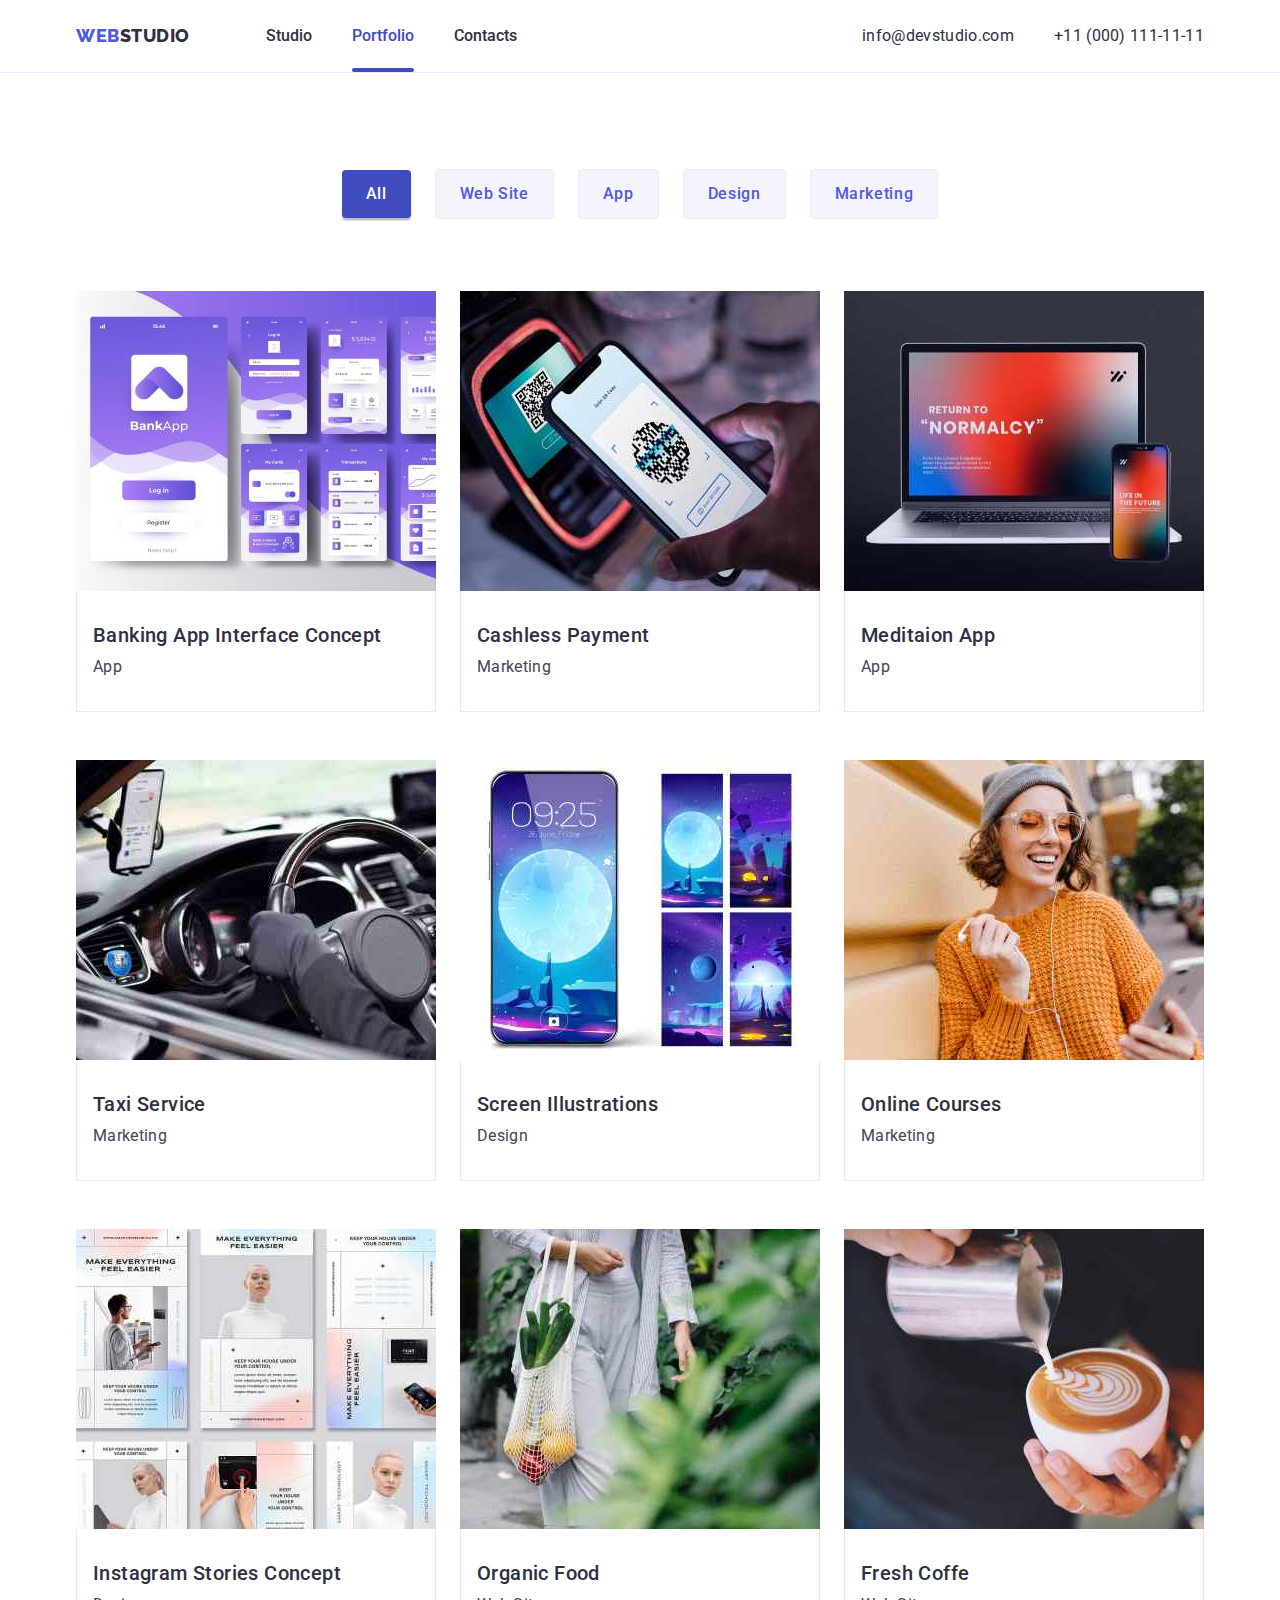
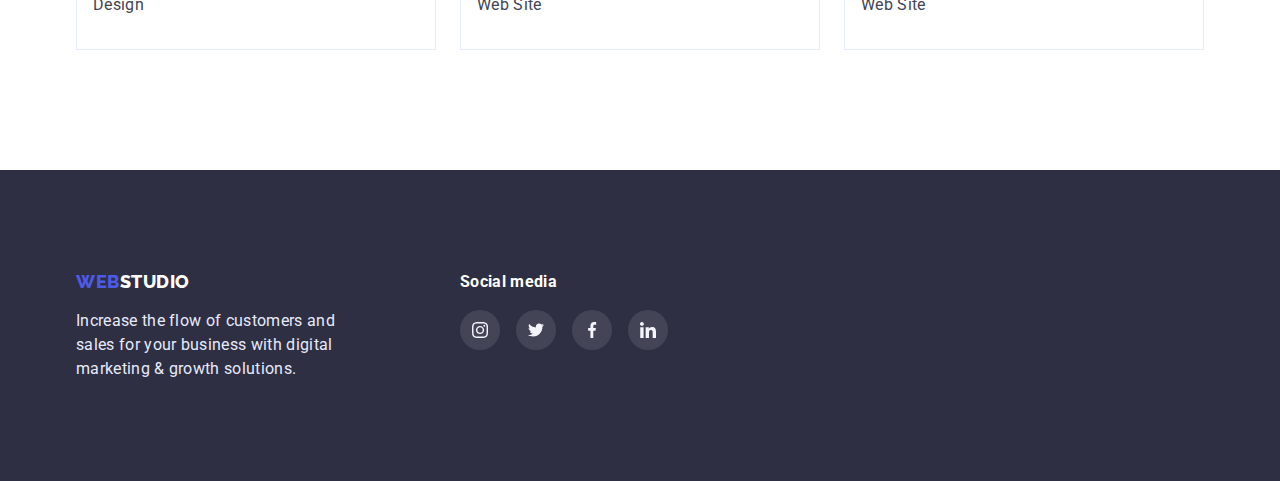
==== portfolio.html @ 7c40a2e7 "." ====
<!DOCTYPE html>
<html lang="en">
  <head>
    <meta charset="UTF-8" />
    <meta http-equiv="X-UA-Compatible" content="IE=edge" />
    <meta name="viewport" content="width=device-width, initial-scale=1.0" />
    <title>Portfolio</title>
    <link
      rel="stylesheet"
      href="https://cdnjs.cloudflare.com/ajax/libs/modern-normalize/1.0.0/modern-normalize.min.css"
    />
    <link rel="stylesheet" href="./css/styles.css" />
    <link rel="preconnect" href="https://fonts.googleapis.com" />
    <link rel="preconnect" href="https://fonts.gstatic.com" crossorigin />
    <link
      href="https://fonts.googleapis.com/css2?family=Raleway:wght@800&family=Roboto:wght@400;500;700;900&display=swap"
      rel="stylesheet"
    />
    <link rel="preconnect" href="https://fonts.gstatic.com>" />
  </head>
  <body>
    <header>
      <div class="container header-container">
        <nav class="header-nav">
          <a href="./index.html" class="logo-first"
            >web<span class="logo-second">studio</span></a
          >

          <ul class="site-nav">
            <li><a href="./index.html" class="link">Studio</a></li>
            <li><a href="" class="link current">Portfolio</a></li>
            <li><a href="" class="link">Contacts</a></li>
          </ul>
        </nav>
        <address>
          <ul class="adress-link">
            <li>
              <a href="mailto:info@devstudio.com" class="adress-contact"
                >info@devstudio.com</a
              >
            </li>
            <li>
              <a href="tel:+110001111111" class="adress-contact"
                >+11 (000) 111-11-11</a
              >
            </li>
          </ul>
        </address>
      </div>
    </header>
    <main>
      <section class="portfolio">
        <div class="container">
          <h1 class="section-title" hidden>Figures</h1>

          <ul class="button">
            <li><button type="button" class="button-primary">All</button></li>
            <li>
              <button type="button" class="button-secondary">Web Site</button>
            </li>
            <li>
              <button type="button" class="button-secondary">App</button>
            </li>
            <li>
              <button type="button" class="button-secondary">Design</button>
            </li>
            <li>
              <button type="button" class="button-secondary">Marketing</button>
            </li>
          </ul>

          <ul class="pictures-list">
            <li class="pictures-card">
              <a class="pictures" href="#">
                <div class="pictures-image">  
                <img
                  src="./images/imgportfolio1.jpg"
                  alt="news"
                  width="360"
                  height="300" />
                  <div class="pictures-description">
                  <p class="pictures-description-text">
                    14 Stylish and User-Friendly App Design Concepts · Task Manager App · Calorie Tracker App · Exotic Fruit Ecommerce App · Cloud Storage App
                  </p>
                </div>
                </div>
                <div class="picture">
                  <h2 class="title-secondary">Banking App Interface Concept</h2>
                  <p class="section-text">App</p>
                </div>
              </a>
            </li>
               
                 
                
            <li class="pictures-card">
              <a class="pictures" href="#">
                <div class="pictures-image">    
                <img
                  src="./images/imgportfolio2.jpg"
                  alt="qr code"
                  width="360"
                  height="300"
                />
                <div class="pictures-description">
                  <p class="pictures-description-text">
                    14 Stylish and User-Friendly App Design Concepts · Task Manager App · Calorie Tracker App · Exotic Fruit Ecommerce App · Cloud Storage App
                  </p>
                </div>
                </div>
                <div class="picture">
                  <h2 class="title-secondary">Cashless Payment</h2>
                  <p class="section-text">Marketing</p>
                </div>
              </a>
            </li>
            <li class="pictures-card">
              <a class="pictures" href="#">
                <div class="pictures-image">  
                <img
                  src="./images/imgportfolio3.jpg"
                  alt="leptop"
                  width="360"
                  height="300"
                />
                <div class="pictures-description">
                  <p class="pictures-description-text">
                    14 Stylish and User-Friendly App Design Concepts · Task Manager App · Calorie Tracker App · Exotic Fruit Ecommerce App · Cloud Storage App
                  </p>
                </div>
                </div>
                <div class="picture">
                  <h2 class="title-secondary">Meditaion App</h2>
                  <p class="section-text">App</p>
                </div>
              </a>
            </li>
            <li class="pictures-card">
              <a class="pictures" href="#">
                <div class="pictures-image">  
                <img
                  src="./images/imgportfolio4.jpg"
                  alt="car"
                  width="360"
                  height="300"
                />
                <div class="pictures-description">
                  <p class="pictures-description-text">
                    14 Stylish and User-Friendly App Design Concepts · Task Manager App · Calorie Tracker App · Exotic Fruit Ecommerce App · Cloud Storage App
                  </p>
                </div>
                </div>
                <div class="picture">
                  <h2 class="title-secondary">Taxi Service</h2>
                  <p class="section-text">Marketing</p>
                </div>
              </a>
            </li>
            <li class="pictures-card">
              <a class="pictures" href="#">
                <div class="pictures-image">  
                <img
                  src="./images/imgportfolia5.jpg"
                  alt="screen"
                  width="360"
                  height="300"
                />
                <div class="pictures-description">
                  <p class="pictures-description-text">
                    14 Stylish and User-Friendly App Design Concepts · Task Manager App · Calorie Tracker App · Exotic Fruit Ecommerce App · Cloud Storage App
                  </p>
                </div>
                </div>
                <div class="picture">
                  <h2 class="title-secondary">Screen Illustrations</h2>
                  <p class="section-text">Design</p>
                </div>
              </a>
            </li>
            <li class="pictures-card">
              <a class="pictures" href="#">
                <div class="pictures-image">  
                <img
                  src="./images/imgportfolio6.jpg"
                  alt="foto"
                  width="360"
                  height="300"
                />
                <div class="pictures-description">
                  <p class="pictures-description-text">
                    14 Stylish and User-Friendly App Design Concepts · Task Manager App · Calorie Tracker App · Exotic Fruit Ecommerce App · Cloud Storage App
                  </p>
                </div>
                </div>
                <div class="picture">
                  <h2 class="title-secondary">Online Courses</h2>
                  <p class="section-text">Marketing</p>
                </div>
              </a>
            </li>
            <li class="pictures-card">
              <a class="pictures" href="#">
                <div class="pictures-image">  
                <img
                  src="./images/imgportfolio7.jpg"
                  alt="instagram"
                  width="360"
                  height="300"
                />
                <div class="pictures-description">
                  <p class="pictures-description-text">
                    14 Stylish and User-Friendly App Design Concepts · Task Manager App · Calorie Tracker App · Exotic Fruit Ecommerce App · Cloud Storage App
                  </p>
                </div>
                </div>
                <div class="picture">
                  <h2 class="title-secondary">Instagram Stories Concept</h2>
                  <p class="section-text">Design</p>
                </div>
              </a>
            </li>
            <li class="pictures-card">
              <a class="pictures" href="#">
                <div class="pictures-image">  
                <img
                  src="./images/imgportfolio8.jpg"
                  alt="food"
                  width="360"
                  height="300"
                />
                <div class="pictures-description">
                  <p class="pictures-description-text">
                    14 Stylish and User-Friendly App Design Concepts · Task Manager App · Calorie Tracker App · Exotic Fruit Ecommerce App · Cloud Storage App
                  </p>
                </div>
                </div>
                <div class="picture">
                  <h2 class="title-secondary">Organic Food</h2>
                  <p class="section-text">Web Site</p>
                </div>
              </a>
            </li>
            <li class="pictures-card">
              <a class="pictures" href="#">
                <div class="pictures-image">  
                <img
                  src="./images/imgportfolio9.jpg"
                  alt="coffe"
                  width="360"
                  height="300"
                />
                <div class="pictures-description">
                  <p class="pictures-description-text">
                    14 Stylish and User-Friendly App Design Concepts · Task Manager App · Calorie Tracker App · Exotic Fruit Ecommerce App · Cloud Storage App
                  </p>
                </div>
                </div>
                <div class="picture">
                  <h2 class="title-secondary">Fresh Coffe</h2>
                  <p class="section-text">Web Site</p>
                </div>
              </a>
            </li>
          </ul>
        </div>
      </section>
    </main>
    <footer class="footer">
      <div class="footer-container container">
        <div> 
        <a href="./index.html" class="logo-first"
          >web<span class="logo-second-footer">studio</span></a
        >
        <p class="footer-text">
          Increase the flow of customers and sales for your business with
          digital marketing & growth solutions.
        </p>
      </div>
        <div >   
          <h3 class="name-media">Social media</h3>
     <ul class="social-media">
         
          <li class="socials-item" > 
            <a class="footer-link" href="#">
           <svg class="footer-icon">
             <use href='./images/icons.svg#icon-instagram' > </use>
           
          </a> 
         </li> 
         <li class="socials-item" > 
          <a class="footer-link" href="#">
         <svg class="footer-icon">
           <use href='./images/icons.svg#icon-twitter'  > </use>
         
        </a> 
       </li> 
       <li class="socials-item" > 
        <a class="footer-link" href="#">
       <svg class="footer-icon">
         <use href='./images/icons.svg#icon-facebook'  > </use>
       
      </a> 
     </li> 
     <li class="socials-item" > 
      <a class="footer-link" href="#">
     <svg class="footer-icon">
       <use href='./images/icons.svg#icon-linkedin' > </use>
     
    </a> 
   </li> 
         </ul>
        
        </div>
      </div>
    </footer>
    
  </body>
</html>
---- css/styles.css ----
:root {
  --primary-text-color: #2e2f42;
  --accent-color: #434455;
  --footer-text-color: #e7e9fc;
  --ligo-color: #4d5ae5;
  --button-color: #404bbf;
  --color-background: #ffffff;
  --color-background-button: #f4f4fd;
  --color-footer-link: rgba(255 255 255 0.1);
  --color-footer-icon: #31d0aa;
  --color-customer: #8e8f99;
  --color-background-modal: #FCFCFC ;
}
body {
  font-family: "Roboto", sans-serif;
  background-color: var(--color-background);
  color: var(--primary-text-color);
  margin: 0;
}
.container {
  max-width: 1158px;
  padding: 0 15px;
  margin: 0 auto;
}
.section {
  padding-top: 120px;
  padding-bottom: 120px;
}
.container.header-container {
  display: flex;
  align-items: center;
  gap: 24px;
}
header {
  border-bottom: 1px solid var(--footer-text-color);
 
}
.header-nav {
  display: flex;
  align-items: center;
  flex-grow: 1;
}

ul {
  list-style: none;
  margin: 0;
  padding: 0;
  list-style-type: none;
}
h1,
h2,
h3,
ul,
p {
  margin-top: 0;
  margin-bottom: 0;
}
img {
  display: block;
  max-width: 100%;
  height: auto;
}
.site-nav {
  font-weight: 500;
  font-size: 16px;
  line-height: 1.5;
  text-decoration: none;
  display: flex;
  gap: 40px;
}

.logo-first {
  font-family: "Raleway";
  font-weight: 800;
  font-size: 18px;
  letter-spacing: 0.03em;
  line-height: 1.3;
  color: var(--ligo-color);
  text-decoration: none;
  text-transform: uppercase;
  margin-right: 76px;
}
.logo-second {
  color: var(--primary-text-color);
}
.logo-second-footer {
  align-items: center;
  font-family: "Raleway";
  font-style: normal;
  font-weight: 800;
  font-size: 18px;
  line-height: 1.3;
  letter-spacing: 0.03em;
  color: var(--color-background);
  text-transform: uppercase;
}
.adress-link {
  font-weight: 400;
  font-size: 16px;
  line-height: 1.5;
  color: var(--accent-color);
  text-decoration: none;
  letter-spacing: 0.02em;
  display: flex;
  gap: 40px;
  transition: color 250ms cubic-bezier(0.4, 0, 0.2, 1);
}
.adress-contact:hover,
.adress-contact:focus {
  color: var(--button-color);
}
/*hero section*/

.hero {
  background-color: var(--primary-text-color);
  text-align: center;
  padding-top: 188px;
  padding-bottom: 188px;
  max-width: 1440px;
  background-image: linear-gradient(
      rgba(46, 47, 66, 0.7),
      rgba(46, 47, 66, 0.7)
    ),
    url("../images/hero.jpg");
  background-repeat: no-repeat;
  background-position: center;
  background-size: cover;
 margin: 0 auto;
}

.hero-title {
  font-size: 56px;
  line-height: 1.07;
  letter-spacing: 0.02em;
  color: var(--color-background);
  text-align: center;
  max-width: 496px;
  margin: 0 auto 48px;
}
.hero-button {
  font-weight: 500;
  font-size: 16px;
  line-height: 1.5;
  background-color: var(--ligo-color);
  color: var(--color-background);
  letter-spacing: 0.04em;
  font-family: "Roboto";
  cursor: pointer;
  border-radius: 4px;
  padding: 16px 32px;
  border: 0;
  transition: background-color 250ms cubic-bezier(0.4, 0, 0.2, 1);
}
.hero-button:hover,
.hero-button:focus{
  background-color: var(--button-color);
}

.site-nav .link.current {
  color: var(--button-color);
  text-decoration: none;
  font-family: inherit;
}
.link {
  position: relative;
  text-decoration: none;
  color: var(--primary-text-color);
  padding: 24px 0;
  display: block;
  transition: color 250ms cubic-bezier(0.4, 0, 0.2, 1);
}
.link:hover,
.link:focus{
  color: var(--button-color);
}

.link.current::after{
  position: absolute;
  bottom: 0;
  background-color: var(--button-color);
  border-radius: 2px;
  display: block;
  width: 100%;
  height: 4px;
  content: "";
}
.adress-contact {
  text-decoration: none;
  color: var(--primary-text-color);
  padding: 24px 0;
  font-style: normal;
  transition: color 250ms cubic-bezier(0.4, 0, 0.2, 1);
}

/* feature section*/
.waw {
  display: flex;
  flex-wrap: wrap;
  gap: 24px;
}
.list-features {
  flex-basis: calc((100% - 72px) / 4);
}
.list-features::before {
  display: block;
  content: "";
  height: 112px;
  background-repeat: no-repeat;
  background-position: center;
  background-color: var(--color-background-button);
}
.list-features:nth-child(1)::before {
  background-image: url(../images/antenna.svg);
}
.list-features:nth-child(2)::before {
  background-image: url(../images/clock.svg);
}
.list-features:nth-child(3)::before {
  background-image: url(../images/diagram.svg);
}
.list-features:nth-child(4)::before {
  background-image: url(../images/astronaut.svg);
}
.section-text {
  color: var(--accent-color);
  font-size: 16px;
  line-height: 1.5;
  letter-spacing: 0.02em;
}
.title-secondary {
  color: var(--primary-text-color);
  font-weight: 500;
  font-size: 20px;
  line-height: 1.2;
  letter-spacing: 0.02em;
}

/* what are we doing section*/
.section.section-doing {
  padding-top: 0;
}
.about-list {
  flex-wrap: wrap;
  display: flex;
  gap: 24px;
}
.about-images {
  flex-basis: calc((100% - 48px) / 3);
}
.section-title {
  font-size: 36px;
  line-height: 1.1;
  letter-spacing: 0.02em;
  text-align: center;
  margin-bottom: 72px;
}

/*our team section*/
.section.container-team {
  background-color: var(--color-background-button);
}
.team-card.team {
  text-align: center;
  background-color: var(--color-background);
  box-shadow: 0px 1px 6px rgba(46, 47, 66, 0.08),
    0px 1px 1px rgba(46, 47, 66, 0.16), 0px 2px 1px rgba(46, 47, 66, 0.08);
  border-radius: 0px 0px 4px 4px;
}
.team-list {
  display: flex;
  flex-wrap: wrap;
  gap: 24px;
}
.team-card {
  background: var(--color-background);
  flex-basis: calc((100% - 72px) / 4);
}
.team-name {
  color: var(--primary-text-color);
  font-weight: 500;
  font-size: 20px;
  line-height: 1.2;
  letter-spacing: 0.02em;
  text-align: center;

  margin-bottom: 8px;
}
.job {
  color: var(--accent-color);
  
  font-size: 16px;
  line-height: 1.5;
  letter-spacing: 0.02em;
}
.team-info {
  padding: 32px 16px ;
}
/* Social */
.socials-list {
  display: flex;
  justify-content: center;
  gap: 24px;
  margin-top: 8px;
}
.socials-item {
  width: 40px;
  height: 40px;
  background-color: rgba(255 255 255 0.1);
}
.socials-link {
  display: flex;
  align-items: center;
  justify-content: center;
  width: 100%;
  height: 100%;
  background-color: var(--ligo-color);
  border-radius: 50%;
  transition: background-color 250ms cubic-bezier(0.4, 0, 0.2, 1);
}

.socials-link:hover,.socials-link:focus{
 background-color: var(--button-color);
 border-radius: 50%;
 cursor: pointer;
    }
.socials-icon {
  width: 16px;
  height: 16px;
  fill: currentColor;
  fill: var(--color-background-button);
}
/*customers*/
.customers {
  padding-top: 102px;
  padding-bottom: 120px;
}
.customers-item {
  width: 168px;
  height: 88px;
}
.customers-link {
  width: 100%;
  height: 100%;
  border: 1px solid #8e8f99;
  border-radius: 4px;
  display: flex;
  align-items: center;
  justify-content: center;
  fill: var(--color-customer);
  transition: fill 250ms cubic-bezier(0.4, 0, 0.2, 1), border 250ms cubic-bezier(0.4, 0, 0.2, 1);
}
.customers-title {
  font-size: 36px;
  line-height: 1.1;
  letter-spacing: 0.02em;
  margin-bottom: 72px;
  text-align: center;
  color: var(--primary-text-color);
}
.customers-list {
  display: flex;
  gap: 24px;
  margin: 0;
  padding: 0;
  transition: fill 250ms cubic-bezier(0.4, 0, 0.2, 1);
}
.customers-link:hover,.customers-link:focus {
  fill: var(--button-color);
  border: 1px solid var(--button-color);
}

/* footer */
.footer {
  padding-top: 100px;
  padding-bottom: 100px;
  background-color: var(--primary-text-color);
}
.footer-text {
  width: 264px;
  margin-top: 16px;
  margin-bottom: 0;
  line-height: 1.5;
  letter-spacing: 0.02em;
  color: var(--footer-text-color);
}
.footer-container {
  display: flex;
  gap: 120px;
}
/*social footer*/
.social-media {
  display: flex;
  justify-content: center;
  gap: 16px;
  padding: 0;
}
.name-media {
  width: 208px;
  margin-bottom: 16px;
  font-size: 16px;
  line-height: 1.5;
  letter-spacing: 0.02em;
  color: var(--color-background);
}

.footer-link {
  display: flex;
  align-items: center;
  justify-content: center;
  width: 100%;
  height: 100%;

  background-color: var(--accent-color);
  border-radius: 50%;
  transition: background-color 250ms cubic-bezier(0.4, 0, 0.2, 1);
}

.footer-icon {
  width: 16px;
  height: 16px;
  fill: currentColor;
  fill: var(--color-background-button);
}
.footer-link:hover,
.footer-link:focus {
  background-color: var(--color-footer-icon);
}

.footer-block-subscribe{
  position: relative;
  margin-right: 0;
 }
 .footer-subscribe {
     color: var(--color-background);
     font-size: 16px;
     line-height: 1.5;
     letter-spacing: 0.02em;
     width: 208px;
     margin-bottom: 16px;
 }
 .footer-input{
 
  background-color: transparent;
  border: 1px solid rgba(255, 255, 255, 0.3);
  border-radius: 4px;
  width: 264px;
  height: 40px;
 }
 .footer-button-subscribe{
  display: flex;
  
  background-color: var(--ligo-color);
  color: var(--color-background);

  font-family: inherit;
  font-weight: 500;
  font-size: 16px;
  line-height: 1.5;

  border: none;
  border-radius: 4px;
  cursor: pointer;

  padding: 8px 24px;
  margin-left: 24px;
  gap: 16px;
  width: 165px;
  height: 40px;

  
  align-items: center;
  justify-content: center;
  text-align: center;
 
  transition: background-color 250ms cubic-bezier(0.4, 0, 0.2, 1);
  cursor: pointer;
}

.footer-part {
  display: flex;
 
 }
 .footer-icon-subscribe{
  margin-left: 16px;
  top: 0%;
  right:0%;
  fill: var(--color-background);

 }



/*buuton*/

.button {
  display: flex;
  align-items: center;
  justify-content: center;
  gap: 24px;
  margin-bottom: 72px;
}
.button-primary {
  padding: 12px 24px;
  background-color: var(--button-color);
  color: var(--color-background);
  font-family: inherit;
  font-weight: 500;
  font-size: 16px;
  line-height: 1.5;
  cursor: pointer;
  border-radius: 4px;
  letter-spacing: 0.04em;
  box-shadow: 0px 3px 1px rgba(0, 0, 0, 0.1), 0px 2px 1px rgba(0, 0, 0, 0.08),
    0px 2px 2px rgba(0, 0, 0, 0.12);
  border: 0;
}
.button-secondary {
  color: var(--ligo-color);
  font-family: inherit;
  background-color: var(--color-background-button);
  font-weight: 500;
  font-size: 16px;
  line-height: 1.5;
  letter-spacing: 0.04em;
  cursor: pointer;
  border: 1px solid var(--footer-text-color);
  border-radius: 4px;
  padding: 12px 24px;
  transition: background-color 250ms cubic-bezier(0.4, 0, 0.2, 1),
              color 250ms cubic-bezier(0.4, 0, 0.2, 1),
              box-shadow 250ms cubic-bezier(0.4, 0, 0.2, 1),
              border 250ms cubic-bezier(0.4, 0, 0.2, 1);
}
.button-secondary:hover,
.button-secondary:focus {
  background-color: var(--button-color);
  color: var(--footer-text-color);
  box-shadow: 0px 4px 4px 0px rgba(0, 0, 0, 0.25),
    0px 4px 4px 0px rgba(0, 0, 0, 0.25);
}

/*picturies section*/
.portfolio {
  padding: 96px 0 120px 0;
}
.team {
  text-align: center;
}
.pictures-list {
  flex-wrap: wrap;
  display: flex;
  gap: 48px 24px;
}
.pictures-card {
  flex-basis: calc((100% - 48px) / 3);
}

.picture {
  border: 1px solid #e7e9fc;
  border-top: none;
  padding-top: 32px;
  padding-left: 16px;
  padding-bottom: 32px;
}
.pictures {
  text-decoration: none;
  display: block;
  transition:  box-shadow 250ms cubic-bezier(0.4, 0, 0.2, 1);
 
  
}
.pictures:hover {
  box-shadow: 0px 1px 6px rgba(46, 47, 66, 0.08),
    0px 1px 1px rgba(46, 47, 66, 0.16), 0px 2px 1px rgba(46, 47, 66, 0.08);
}

.title-secondary {
  margin-bottom: 8px;
}
.pictures-image{
  position: relative;
  overflow: hidden;
}
.pictures-description{
  position: absolute;
  top: 0;
  left: 0;
  width: 100%;
  height: 100%;
  background-color: var(--ligo-color);
  transform: translateY(100%); 
  transition: 250ms; 

}
.pictures:hover .pictures-description,
.pictures:focus .pictures-description
{
  transform: translateY(0);
}
  
.pictures-description-text{
  color: var(--color-background-button);
  font-size: 16px;
  line-height: 1.5;
  letter-spacing: 0.02em;
  padding: 40px 32px 164px 32px;
}

.backdrop{
  position: fixed;
  top: 0;
  left: 0;
  width: 100%;
  height: 100%;
  display: flex;
  align-items: center;
  justify-content: center;
  background-color:  rgba(46, 47, 66, 0.4);
  transition: opacity 250ms cubic-bezier(0.4, 0, 0.2, 1), visibility 250ms cubic-bezier(0.4, 0, 0.2, 1);
  }
.backdrop.is-hidden{
    opacity: 0;
    visibility: hidden;
    pointer-events: none;
}
.modal{
  position: relative;
  width: 100%;
  height: 100%;
  max-width: 408px;
  max-height: 576px;
  background-color: var(--color-background-modal) ;
  transition: box-shadow 250ms cubic-bezier(0.4, 0, 0.2, 1);
  border-radius: 4px;

}
.modal:hover{
    box-shadow: 0px 1px 1px rgba(0, 0, 0, 0.14), 0px 1px 3px rgba(0, 0, 0, 0.12), 0px 2px 1px rgba(0, 0, 0, 0.2);
}
.modal-close{
  position: absolute;
  top: 24px;
  
  right: 24px;
  border-radius: 50%;
  border: 1px solid rgba(0, 0, 0, 0.1);
  background: var(--footer-text-color);
  transition: background-color 250ms cubic-bezier(0.4, 0, 0.2, 1);
  cursor: pointer;
  width: 24px;
  height: 24px;
}

.modal-close:hover {
    background-color: var(--button-color);
    fill: var(--color-background);}
    




    .modal-form{
      display: flex;
      flex-wrap: wrap;
      gap: 8px;
  }
  .modal-form-field{
      flex-basis: 100%;
      position: relative;
  
  }
  .modal-line {
      display: block;
      color: var(--color-customer);
      padding-bottom: 4px;
  }
  
  .modal-block{
      width: 100%;
      border: 1px solid rgba(33, 33, 33, 0.2);
      border-radius: 4px;
      width: 360px ;
      height: 40px;
      padding-left: 40px;
     
  }
  .modal-block:focus {
      outline: none;
      border: 1px solid var(--button-color);
     
  
  }
  
  .modal-icon-line{
      position: absolute;
      left: 16px;
      top:50%;
      transform: translate(-50%);
      fill: var(--primary-text-color);
  }
  
  .modal-block:focus+.modal-icon-line {
      fill: var(--button-color);
  }
  
  
  .modal-title{
      font-weight: 500;
      font-size: 16px;
      line-height: 1.5;
      color: var(--primary-text-color);
      padding-top: 72px;
     text-align: center;
  }
  .modal-contakt-info{
      width: 360px;
      height: 336px;
      margin-bottom: 16px;
      margin-right: 24px;
      margin-left: 24px;
      margin-top: 16px;
  
  }
  .text-comment {
      resize: none;
      width: 360px;
      height: 120px;
      padding-left: 16px;
  }
  .check-input{
    appearance: none;
    background-position: center;
    

}
  
  .check-box{
      display: inline-block;
  }
  .check-box{
    display: inline-block;
        top: 0;
        left: 0;
        width: 16px;
        height: 16px;
        border: 1.25px solid #2E2F42;
        border-radius: 2px;
}

  .check-input:checked + .check-box {
  background-image: url('../images/Vector.svg');
  }
  
  .check-text{
      position: relative;
      font-weight: 400;
      font-size: 12px;
      line-height: 1.16;
      padding-left: 24px;
  
  }
  .privacy-policy {
      color: var(--button-color);
      text-decoration:underline;
      
  }
  
  .modal-button {
    margin: 0 auto;
    display: block;
    background-color: var(--ligo-color) ;
    color: var(--color-background);
    font-weight: 500;
    font-size: 16px;
    line-height: 1.5;
    appearance: none;
    border: none;
    border-radius: 4px;
    cursor: pointer;

    padding: 16px 32px;
    width: 169px;
    height: 56px ;

    text-align: center;
    align-self: center;
    transition: background-color 250ms cubic-bezier(0.4, 0, 0.2, 1);
}
  .modal-button:hover,
  .modal-button:focus {
      background-color: var(--button-color);}
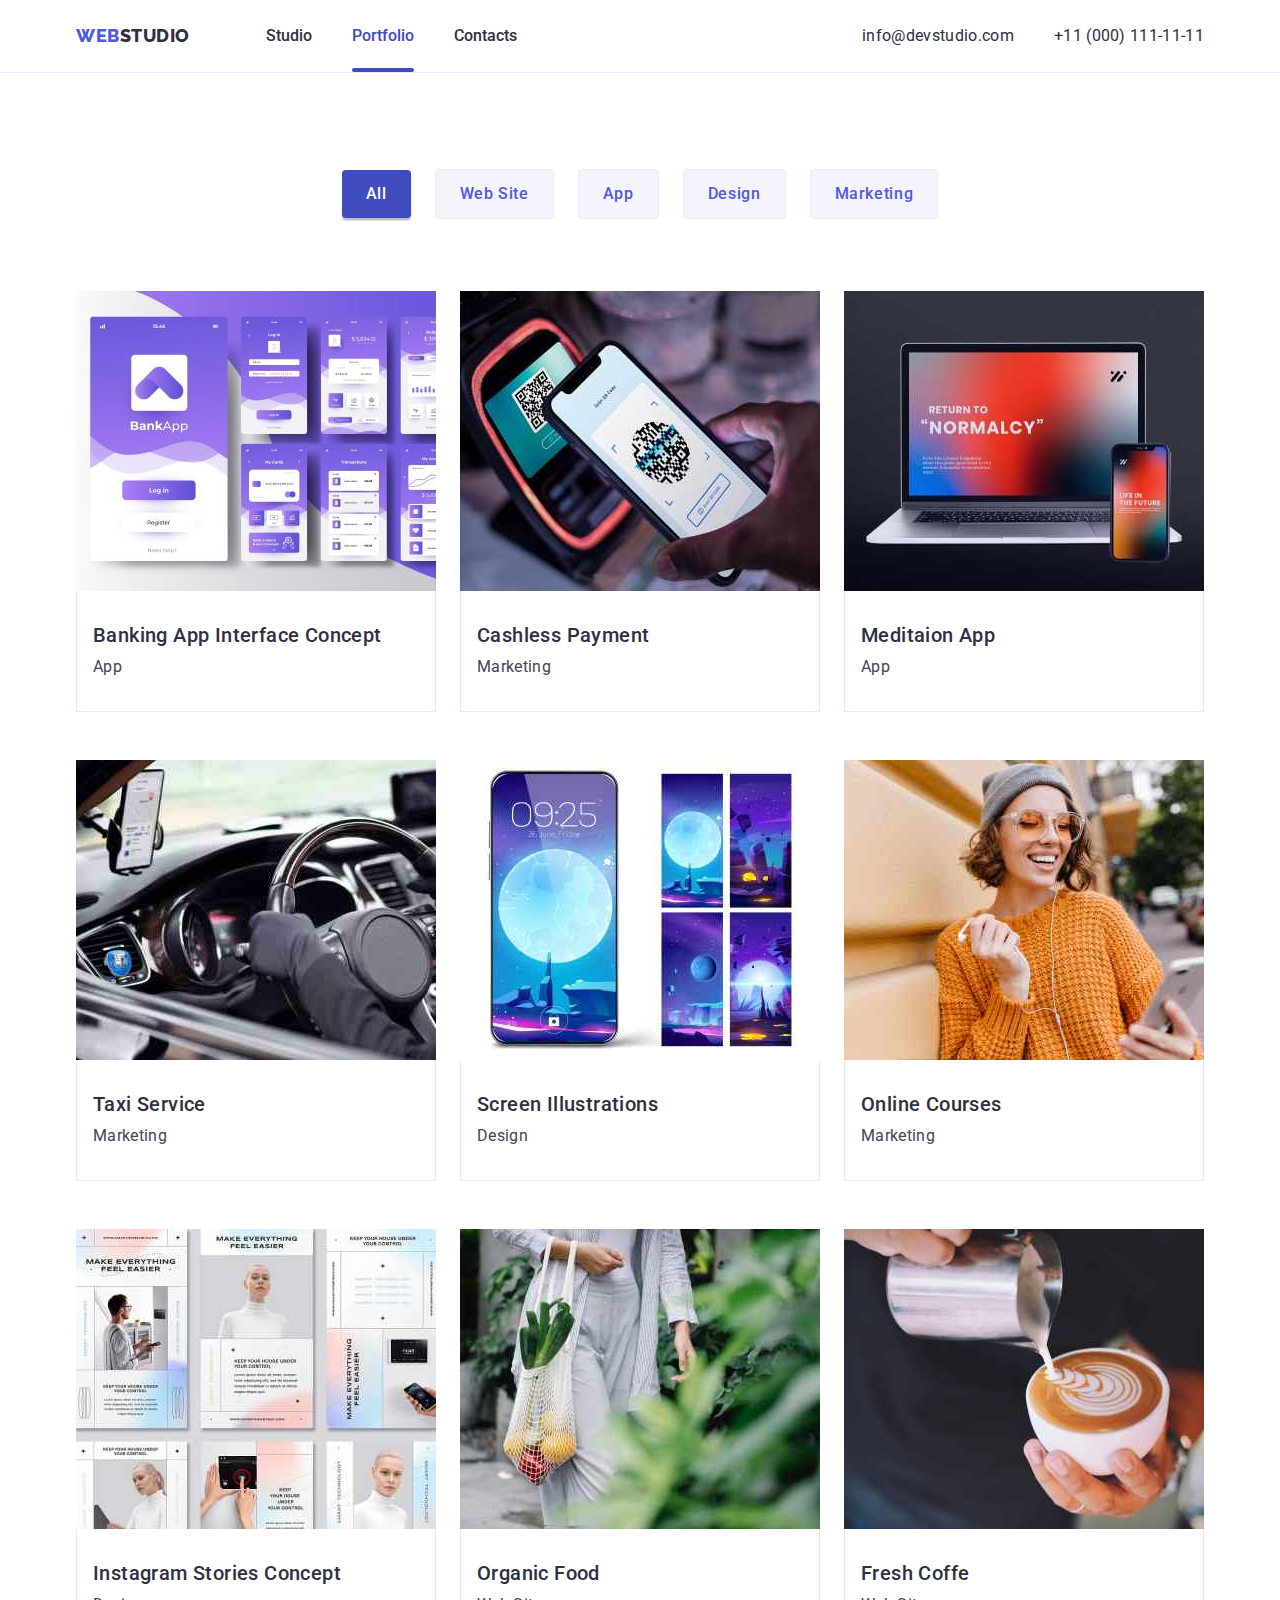
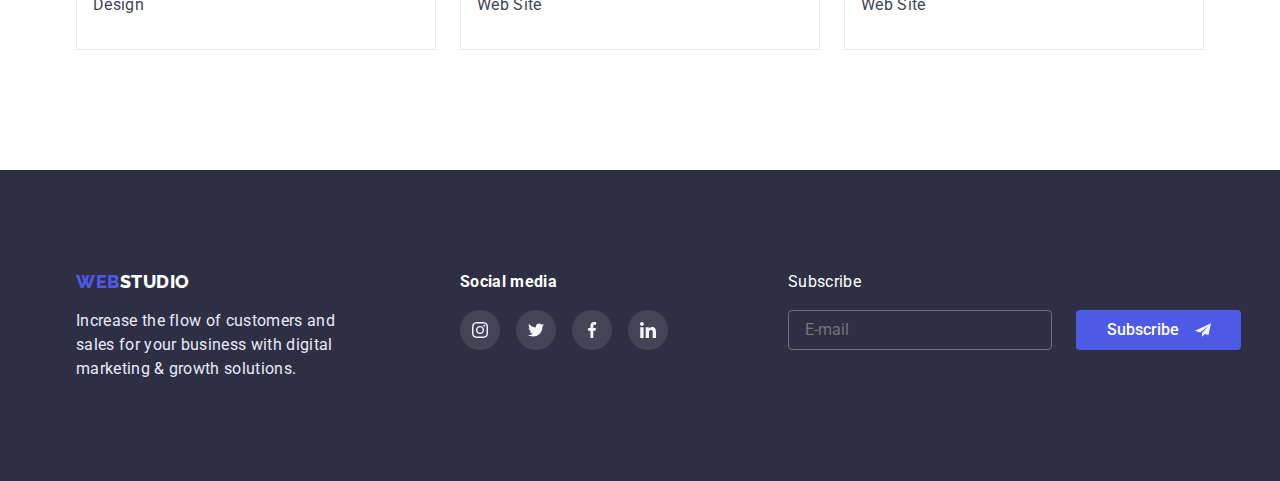
==== commit ea982eea: "Update portfolio.html" ====
--- a/portfolio.html
+++ b/portfolio.html
@@ -311,8 +311,25 @@
          </ul>
         
         </div>
+        <div class="footer-block">
+          <p class="footer-subscribe"> Subscribe</p>
+          <form class="footer-part" action="">
+            <input class="footer-input" id="email" type="email" name="email" placeholder="E-mail">
+          <button class="footer-button" type="submit" >Subscribe 
+            <svg class="footer-icon" width="24" height="24">
+                  <use href="./images/icon-subscribe.svg#icon-Frame-3"></use>
+                </svg> 
+              </button> 
+              
+          </form>  
+        </div>
+      </div>
       </div>
     </footer>
-    
   </body>
 </html>
+
+
+
+ 
+    --- a/css/styles.css
+++ b/css/styles.css
@@ -426,69 +426,65 @@
   background-color: var(--color-footer-icon);
 }
 
-.footer-block-subscribe{
-  position: relative;
-  margin-right: 0;
- }
- .footer-subscribe {
-     color: var(--color-background);
-     font-size: 16px;
-     line-height: 1.5;
-     letter-spacing: 0.02em;
-     width: 208px;
-     margin-bottom: 16px;
- }
- .footer-input{
- 
-  background-color: transparent;
-  border: 1px solid rgba(255, 255, 255, 0.3);
-  border-radius: 4px;
-  width: 264px;
-  height: 40px;
- }
- .footer-button-subscribe{
-  display: flex;
+/* footer subscribe*/
+
+.footer-block{
   
-  background-color: var(--ligo-color);
-  color: var(--color-background);
-
-  font-family: inherit;
-  font-weight: 500;
-  font-size: 16px;
-  line-height: 1.5;
-
-  border: none;
-  border-radius: 4px;
-  cursor: pointer;
-
-  padding: 8px 24px;
-  margin-left: 24px;
-  gap: 16px;
-  width: 165px;
-  height: 40px;
-
-  
-  align-items: center;
-  justify-content: center;
-  text-align: center;
- 
-  transition: background-color 250ms cubic-bezier(0.4, 0, 0.2, 1);
-  cursor: pointer;
-}
-
-.footer-part {
-  display: flex;
- 
- }
- .footer-icon-subscribe{
-  margin-left: 16px;
-  top: 0%;
-  right:0%;
-  fill: var(--color-background);
-
- }
-
-
+    position: relative;
+    margin-right: 0;
+   }
+   .footer-subscribe {
+       color: var(--color-background);
+       font-size: 16px;
+       line-height: 1.5;
+       letter-spacing: 0.02em;
+       width: 208px;
+       margin-bottom: 16px;
+   }
+   .footer-part {
+    display: flex;
+   
+   }
+   .footer-input{
+   
+    background-color: transparent;
+    border: 1px solid rgba(255, 255, 255, 0.3);
+    border-radius: 4px;
+    width: 264px;
+    height: 40px;
+    padding-top: 8px;
+    padding-bottom: 8px;
+    padding-left: 16px;
+    color: var(--color-background);
+   }
+
+
+   .footer-button {
+    display: flex;
+    
+    background-color: var(--ligo-color);
+    color: var(--color-background);
+
+    font-family: inherit;
+    font-weight: 500;
+    font-size: 16px;
+    line-height: 1.5;
+
+    border: none;
+    border-radius: 4px;
+    cursor: pointer;
+
+    
+    margin-left: 24px;
+    gap: 16px;
+    width: 165px;
+    height: 40px;
+    justify-content: center;
+    align-items: center;
+
+    text-align: center;
+    transition: background-color 250ms cubic-bezier(0.4, 0, 0.2, 1);
+}
 
 /*buuton*/
 
@@ -632,6 +628,7 @@
   background-color: var(--color-background-modal) ;
   transition: box-shadow 250ms cubic-bezier(0.4, 0, 0.2, 1);
   border-radius: 4px;
+  padding: 72px 24px  24px;
 
 }
 .modal:hover{
@@ -647,6 +644,8 @@
   background: var(--footer-text-color);
   transition: background-color 250ms cubic-bezier(0.4, 0, 0.2, 1);
   cursor: pointer;
+  
+  
   width: 24px;
   height: 24px;
 }
@@ -659,134 +658,159 @@
 
 
 
-    .modal-form{
-      display: flex;
-      flex-wrap: wrap;
-      gap: 8px;
+
+  .modal-form{
+    display: flex;
+    flex-wrap: wrap;
+    gap: 8px;
+    margin-bottom: 4px;
+}
+
+
+.form-field{
+  flex-basis: 100%;
+    position: relative;
+    width: 100%;
+    height: 100%;
+    margin-bottom: 4px;
+    font-size: 12px;
+    line-height: 1.16;
+    color: var(--color-customer) ;
+
+}
+
+.modal-line {
+  display: block;
+  color: var(--color-customer) ;
+  font-size: 12px;
+  line-height: 1.16;
+
+}
+
+.modal-block{
+  width: 100%;
+  border: 1px solid rgba(33, 33, 33, 0.2);
+  border-radius: 4px;
+  width: 360px;
+  height: 40px;
+  padding-left: 40px;
+  
+}
+.modal-block:focus {
+  outline: none;
+  border: 1px solid var(--button-color);
+ 
+
+}
+
+.icon-name-modal{
+
+  position: absolute;
+    left: 16px;
+    top:50%;
+    transform: translateY(-50%);
+    fill: var(--primary-text-color);
+
+}
+.modal-block:focus+.icon-name-modal {
+  fill: var(--button-color);
+}
+
+.modal-title{
+  font-weight: 500;
+  font-size: 16px;
+  line-height: 1.5;
+  color: var(--primary-text-color) ;
+  text-align: center;
+  padding-bottom: 16px;
+  letter-spacing: 0.02em;
+}
+
+
+.modal-span{
+  display: block;
+position: relative;
+align-items: center;
+justify-content: center;
+}
+
+  .user-textarea{
+    resize: none;
+    width: 360px;
+    height: 120px;
+    border: 1px solid rgba(33, 33, 33, 0.2) ;
+    border-radius: 4px;
+    padding-top: 8px;
+    padding-left: 16px;
+    font-size: 12px;
+    line-height: 1.33;
+    color: rgba(46, 47, 66, 0.4);
+    letter-spacing: 0.04em;
+    margin-top: 4px;
   }
-  .modal-form-field{
-      flex-basis: 100%;
-      position: relative;
-  
+.check-input{
+    appearance: none ;
+    background-position: center;
   }
-  .modal-line {
-      display: block;
-      color: var(--color-customer);
-      padding-bottom: 4px;
+ .check-text{
+white-space: nowrap;
+    margin-right: 16px;
+    display: block;
+    justify-content: center;
+    align-items: center;
+    border: none;
+    color: var(--color-customer);
+    letter-spacing: 0.04em;
+    line-height: 14px;
   }
-  
-  .modal-block{
-      width: 100%;
-      border: 1px solid rgba(33, 33, 33, 0.2);
-      border-radius: 4px;
-      width: 360px ;
-      height: 40px;
-      padding-left: 40px;
-     
-  }
-  .modal-block:focus {
-      outline: none;
-      border: 1px solid var(--button-color);
-     
-  
-  }
-  
-  .modal-icon-line{
-      position: absolute;
-      left: 16px;
-      top:50%;
-      transform: translate(-50%);
-      fill: var(--primary-text-color);
-  }
-  
-  .modal-block:focus+.modal-icon-line {
-      fill: var(--button-color);
-  }
-  
-  
-  .modal-title{
-      font-weight: 500;
-      font-size: 16px;
-      line-height: 1.5;
-      color: var(--primary-text-color);
-      padding-top: 72px;
-     text-align: center;
-  }
-  .modal-contakt-info{
-      width: 360px;
-      height: 336px;
-      margin-bottom: 16px;
-      margin-right: 24px;
-      margin-left: 24px;
-      margin-top: 16px;
-  
-  }
-  .text-comment {
-      resize: none;
-      width: 360px;
-      height: 120px;
-      padding-left: 16px;
-  }
-  .check-input{
-    appearance: none;
-    background-position: center;
-    
-
-}
-  
+
   .check-box{
-      display: inline-block;
-  }
-  .check-box{
+    margin-right: 16px;
     display: inline-block;
-        top: 0;
+    top: 0;
         left: 0;
         width: 16px;
         height: 16px;
-        border: 1.25px solid #2E2F42;
+        border: 1.25px solid var(--primary-text-color);
         border-radius: 2px;
-}
+  }
 
   .check-input:checked + .check-box {
-  background-image: url('../images/Vector.svg');
+    background-color: var(--ligo-color);
+    background-image: url(../images/Vector.svg);
+    background-repeat: no-repeat;
+    background-position: center;
+    border: 1.25px solid var(--ligo-color);
+    transition: border 250ms cubic-bezier(0.4, 0, 0.2, 1,) background-color 250ms cubic-bezier(0.4, 0, 0.2, 1) ;
   }
-  
-  .check-text{
-      position: relative;
-      font-weight: 400;
-      font-size: 12px;
-      line-height: 1.16;
-      padding-left: 24px;
-  
+  .privacy-policy{
+    color: var(--button-color);
+    text-decoration:underline;
+    font-size: 12px;
+    line-height: 1.16;
   }
-  .privacy-policy {
-      color: var(--button-color);
-      text-decoration:underline;
-      
-  }
-  
-  .modal-button {
-    margin: 0 auto;
+  .modal-button-policy{
     display: block;
-    background-color: var(--ligo-color) ;
+    font-family: Roboto;
+    font-size: 16px;
+    font-weight: 500;
+    letter-spacing: 0.04em;
+    line-height: 1.5;
+    width: 169px;
+    height: 56px;
+    border: none;
     color: var(--color-background);
-    font-weight: 500;
-    font-size: 16px;
-    line-height: 1.5;
-    appearance: none;
-    border: none;
+    background-color: var(--ligo-color);
     border-radius: 4px;
     cursor: pointer;
-
-    padding: 16px 32px;
-    width: 169px;
-    height: 56px ;
-
-    text-align: center;
-    align-self: center;
-    transition: background-color 250ms cubic-bezier(0.4, 0, 0.2, 1);
-}
-  .modal-button:hover,
-  .modal-button:focus {
-      background-color: var(--button-color);}
-  +    padding: 0;
+    margin:  0 auto;
+    transition: backraund-color 250ms cubic-bezier(0.4, 0, 0.2, 1,) box-shadov 250ms cubic-bezier(0.4, 0, 0.2, 1,) ;
+
+
+  }
+
+  .modal-button-policy:hover,
+  .modal-button-policy:focus{
+    background-color: var(--button-color);
+  }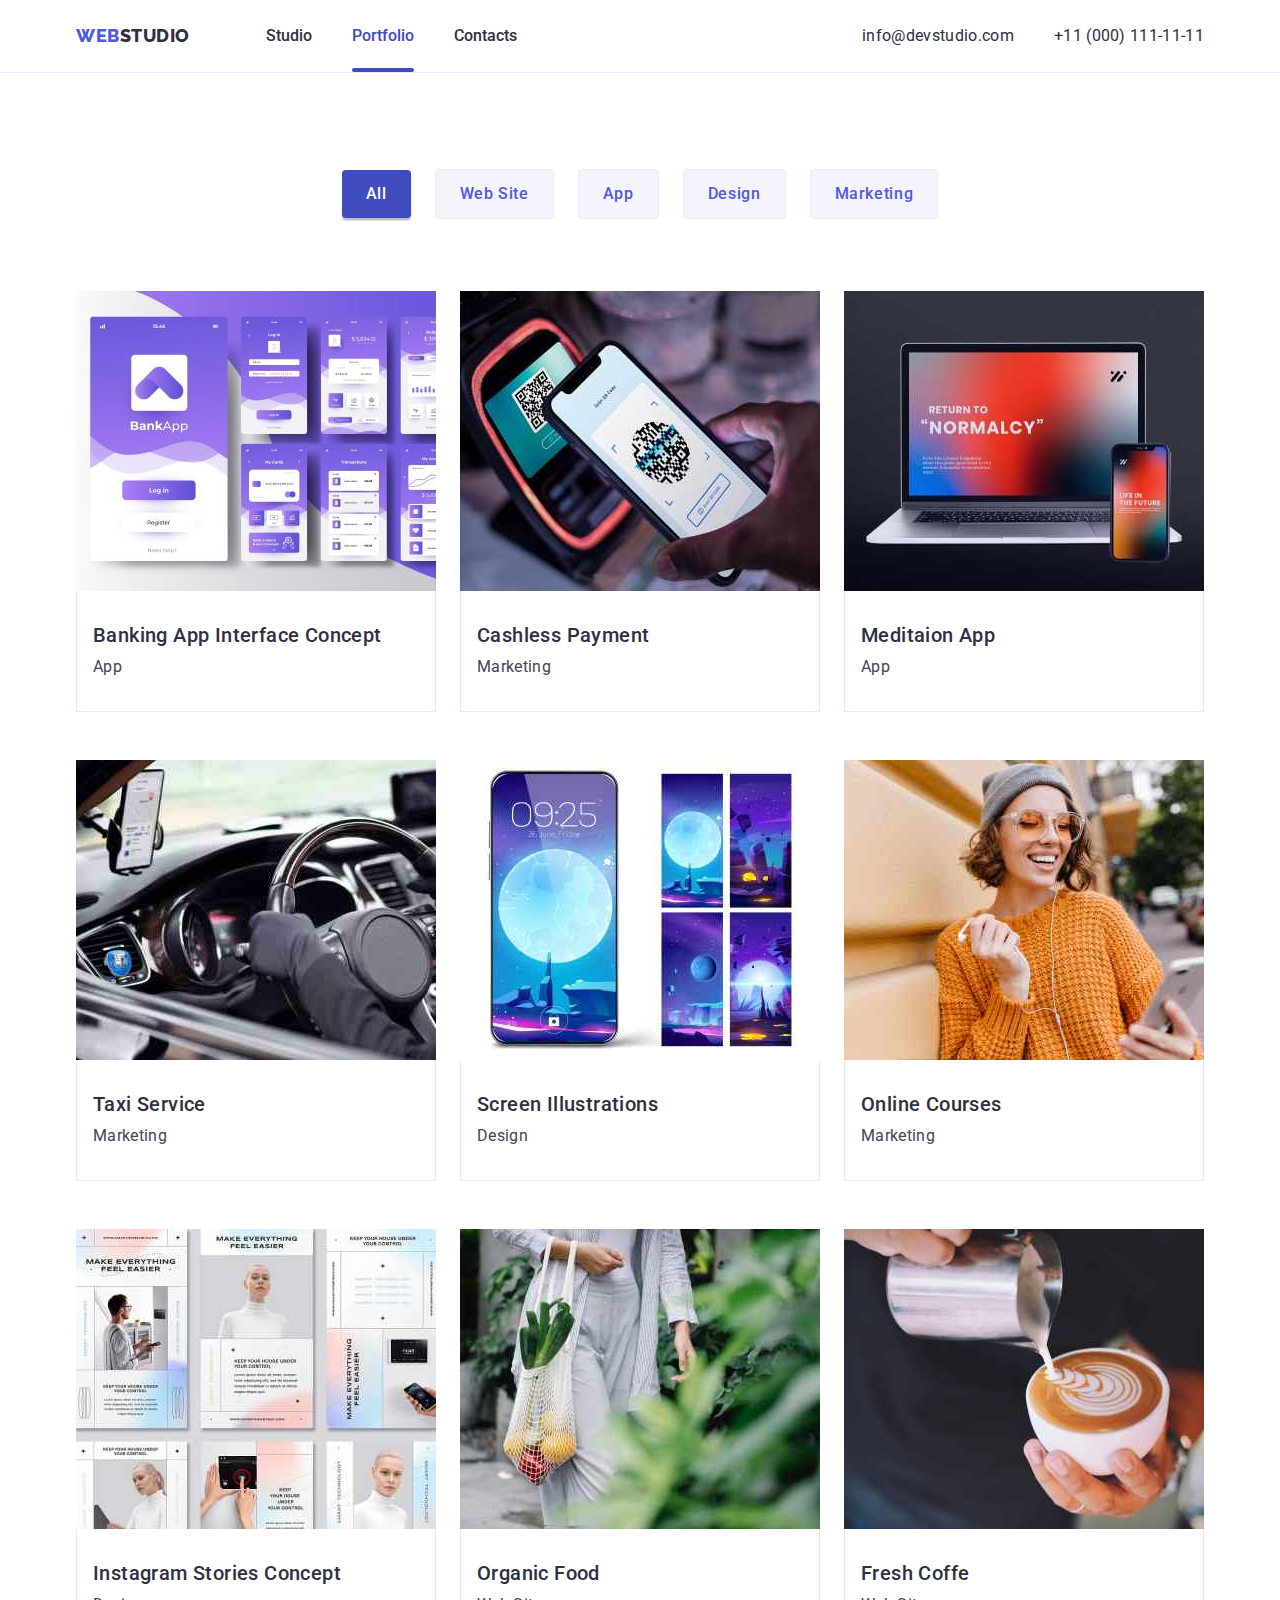
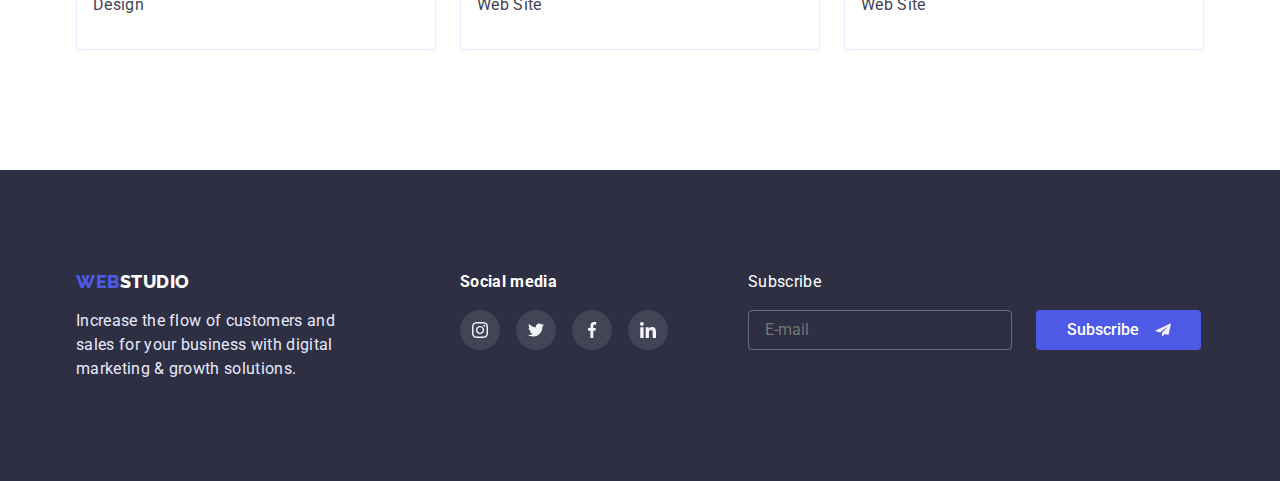
==== commit 1cd476f9: "." ====
--- a/portfolio.html
+++ b/portfolio.html
@@ -267,7 +267,7 @@
     </main>
     <footer class="footer">
       <div class="footer-container container">
-        <div> 
+        <div class="footer-webstudio"> 
         <a href="./index.html" class="logo-first"
           >web<span class="logo-second-footer">studio</span></a
         >
@@ -275,8 +275,8 @@
           Increase the flow of customers and sales for your business with
           digital marketing & growth solutions.
         </p>
-      </div>
-        <div >   
+      </div >
+        <div class="footer-social-media" >   
           <h3 class="name-media">Social media</h3>
      <ul class="social-media">
          
--- a/css/styles.css
+++ b/css/styles.css
@@ -385,7 +385,13 @@
 }
 .footer-container {
   display: flex;
-  gap: 120px;
+  
+}
+.footer-webstudio{
+  margin-right: 120px;
+}
+.footer-social-media{
+  margin-right: 80px;
 }
 /*social footer*/
 .social-media {
@@ -684,6 +690,7 @@
   color: var(--color-customer) ;
   font-size: 12px;
   line-height: 1.16;
+  margin-bottom: 4px;
 
 }
 
@@ -722,7 +729,7 @@
   line-height: 1.5;
   color: var(--primary-text-color) ;
   text-align: center;
-  padding-bottom: 16px;
+  margin-bottom: 16px;
   letter-spacing: 0.02em;
 }
 
@@ -747,6 +754,7 @@
     color: rgba(46, 47, 66, 0.4);
     letter-spacing: 0.04em;
     margin-top: 4px;
+    outline: none;
   }
 .check-input{
     appearance: none ;
@@ -754,6 +762,7 @@
   }
  .check-text{
 white-space: nowrap;
+display: flex;
     margin-right: 16px;
     display: block;
     justify-content: center;
@@ -788,6 +797,7 @@
     text-decoration:underline;
     font-size: 12px;
     line-height: 1.16;
+  
   }
   .modal-button-policy{
     display: block;
